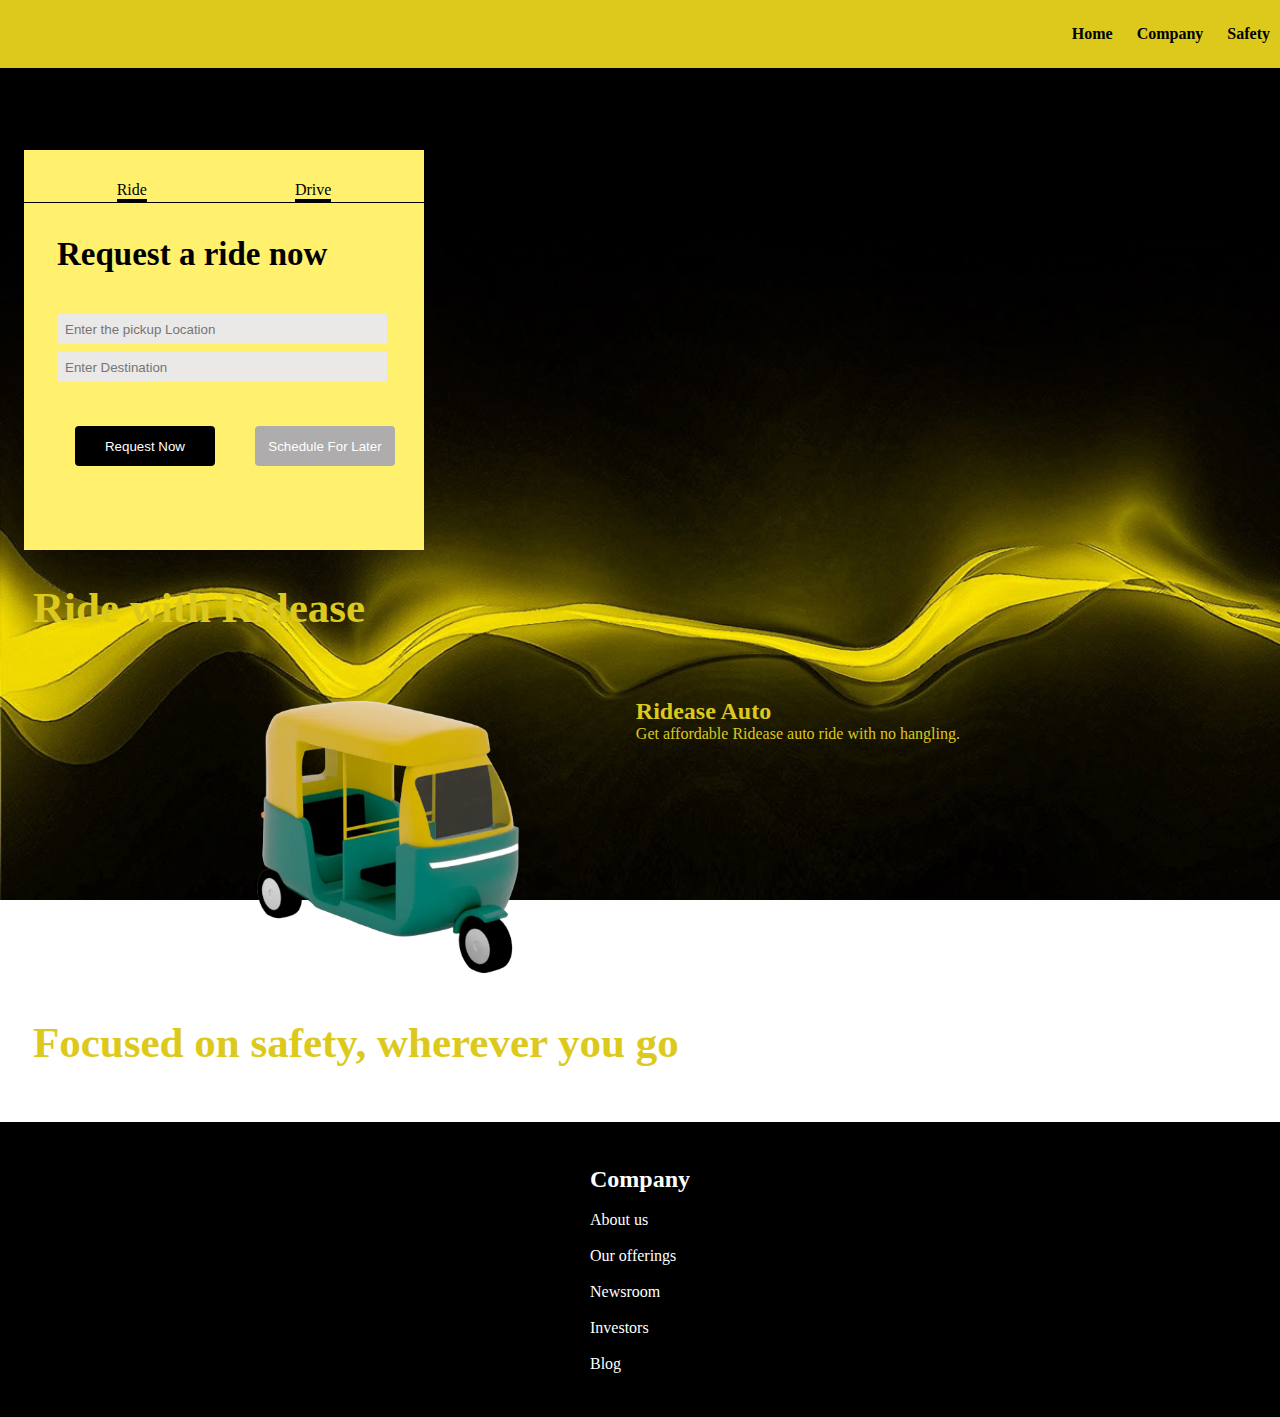
==== index.html @ e576bbc9 "3.0" ====
<!DOCTYPE html>
<html lang="en">
<head>
    <meta charset="UTF-8">
    <meta http-equiv="X-UA-Compatible" content="IE=edge">
    <meta name="viewport" content="width=device-width, initial-scale=1.0">
    <title>Document</title>

    <link rel="stylesheet" href="ridease.css">
    <script src="https://kit.fontawesome.com/f30fac2c61.js" crossorigin="anonymous"></script>
    <link href="https://fonts.googleapis.com/css2?family=Abril+Fatface&family=Catamaran:wght@200&family=Courgette&family=Edu+TAS+Beginner:wght@700&family=Lato:wght@300;900&family=Mukta:wght@700&family=Mulish:wght@300&family=Open+Sans&family=PT+Sans:ital,wght@1,700&family=Poppins:wght@300&family=Raleway:wght@100&family=Roboto+Condensed:wght@700&family=Roboto+Slab&family=Roboto:wght@300&family=Source+Sans+Pro:wght@300&display=swap" rel="stylesheet">

</head>
<body>
  </div>
        <div class="hero">   
            <nav>
                <h2 class="logo">
                    <img src="logo.png" alt="">
                </h2>
                <ul>
                    <li><a href="index.html">Home</a></li>
                    <li><a href="refer.html">Company</a></li>
                    <li><a href="#">Safety</a></li>
                </ul>
            </nav>
            </div>
    </header>
    <div class="card">
        <div class="main">
    
            <div class="icon">
           
                <div class="car">
                    <i class="fa-solid fa-car"></i>
                    <p>Ride</p>
                </div>
    
                <div class="car">
                    <i class="fa-solid fa-car"></i>
                    <p>Drive</p>
                </div>
            </div>
    
            <h1>Request a ride now</h1>
            <input type="text" placeholder="Enter the pickup Location"/>
            <input type="text" placeholder="Enter Destination"/>
    
            <div class="btn">
                <button type="submit" class="fr">Request Now</button>
                <button  >Schedule For Later</button>
    
            </div>
        </div>
        <div class="head">
            <h1>Ride with Ridease</h1>
         </div>
        
        <div class="ride">
            <div class="uber">
                <div class="auto">
                    <img src="rick.png" alt="rickshaw">
                    <div>
                        <h2>Ridease Auto</h2>
                        <p>Get affordable Ridease auto ride with no hangling.</p>
                    </div>
                </div>
            </div>
            <div class="head">
                <h1> Focused on safety, wherever you go</h1>
             </div>
             <div class="footer">
                <div class="list">
                    <h2>Company</h2>  <br>
                    <p>About us</p><br>
                    <p>Our offerings</p><br>
                    <p>Newsroom</p><br>
                    <p>Investors</p><br>
                    <p>Blog</p>
                </div>
            </div>          
             </div>
             </div>
    </div></div>
</body>
</html>
---- ridease.css ----
*{
    margin: 0;
    padding: 0;
    box-sizing: border-box;
    font-family:'josefin-sans' sans-serif;
}

body{
    background-image: url('bg.jpg');
    background-repeat: no-repeat;
    background-attachment: fixed;
    background-size: 100% 100%;

}

nav{
    position: absolute;
    background-color: #dcc91c ;
    display: flex;
    width: 100%;
    margin: auto;
    padding: 20px 0;
    align-items: center;
    justify-content: space-between;
}

.nav .logo{

}
nav ul li{
	list-style-type: none;
	display: inline-block;
	padding: 5px  10px;
}
nav ul li a{
	color: #000000;
	text-decoration: none;
	font-weight: bold;
	text-transform: capitalize;
}
nav ul li a:hover{
	color: white;
    transition: .4s;
}


.card{
    background-repeat: no-repeat;
    height: 600px;
    justify-content:center;
    padding-top: 150px;
}
.main{
    width: 400px;
    height: 400px;
    margin-left: 24px;
     background-color: #fff16e;
}
.main .icon{
    display: flex;
    justify-content: center;
    border-bottom: 1px solid rgb(0, 0, 0);
}
.main .icon .car{
    margin-inline: 74px;
    margin-top: 31px;
    border-bottom: 3px solid black; 
}
.main .icon .car:hover{
    cursor: pointer;
    color: #000000;
}
.icon .car i{
    font-size: 123%;
}
.card h1{
    padding: 33px;
    font-size: 33px;
}
.card input{
    width: 330px;
    height: 30px;
     background-color: rgb(235, 232, 232);
     padding: 8px;
     margin-top: 8px;
    border: 2px;
    margin-left: 33px;
}

.card .btn{
    margin-left: 33px;
    margin-top: 44px;
}

.card .btn  .fr{
    width: 140px;
    height: 40px;
    background-color: black;
    color: white;
    border: none;
    border-radius: 4px;
    margin-inline: 18px;
}
.card .btn  button{
    width: 140px;
    height: 40px;
    background-color: rgb(174, 172, 172);
    color: white;
    border: none;
    border-radius: 4px;
    margin-inline: 18px;
}
.head h1{
    color: #dcc91c;
    padding: 33px;
    font-size: 43px;
}
 .ride .uber{
    display: flex;
    justify-content: center;
    justify-content: space-around;
}
.uber .auto {
    color: #dcc91c;
    display: flex;
    margin-top: 33px;
}
.uber .auto img{
    margin-inline: 33px;
    width: 43%;
}

.safe{
    display: flex;
    justify-content: center;
    justify-content: space-around;
    margin-top: 33px;
}

.app{
    background-color: rgb(210, 209, 209);
}
.app h1{
    padding: 33px;
    font-size: 44px;
}
.app .down{
    display: flex;
    justify-content: center;
    justify-content: space-around;
    padding: 35px;
}
.footer{
    display: flex;
    justify-content: center;
    justify-content: space-around;
    background-color: black;
    color: white;
    padding: 44px;
    margin-top: 22px;
}
.left img{
    
    width: 100px;
}
.left p{
    margin-inline:22px ;
    margin-top: 25px;
}
.right p{
    margin-inline:22px ;
    margin-top: 25px;

}
.right i{
    margin-top: 22px;
    font-size: 22px;
}
.right button{
    width: 100px;
    height: 36px;
    background-color: #fff;
    color: black;
    font-weight: 600;
    border: none;
    border-radius: 22px;
    margin-top: 12px;

}
.right button:hover{
    background-color: transparent;
    color: white;
    border: 2px solid white;
}
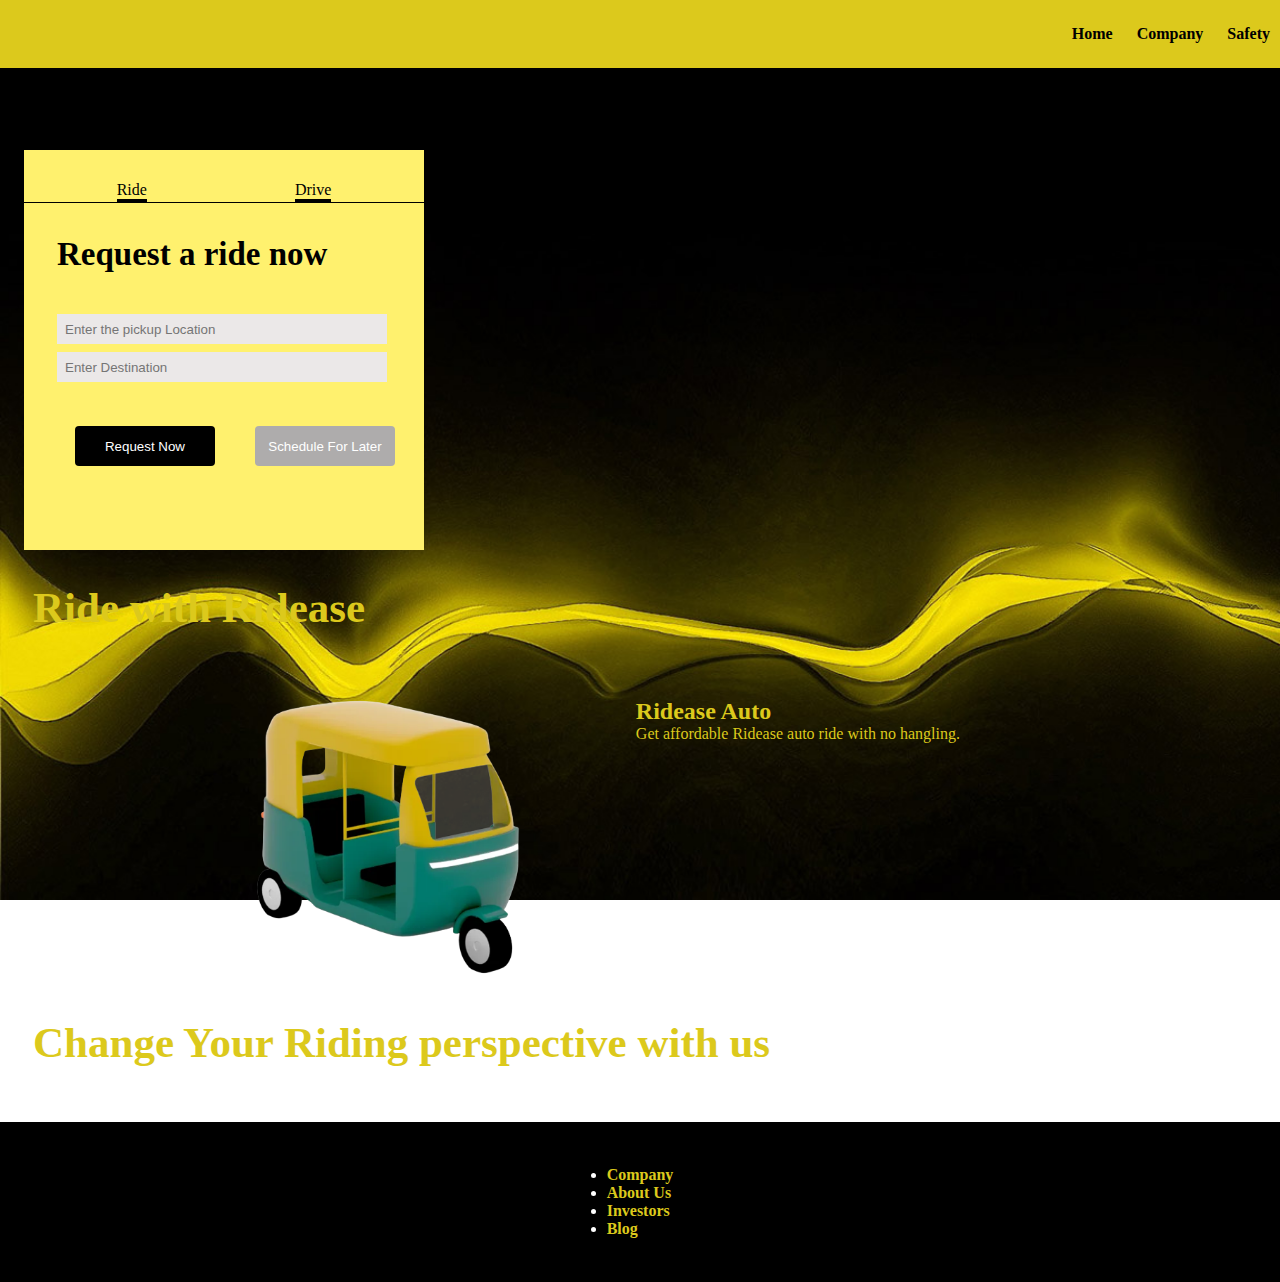
==== commit fbd97d84: "5.0" ====
--- a/index.html
+++ b/index.html
@@ -67,18 +67,20 @@
                 </div>
             </div>
             <div class="head">
-                <h1> Focused on safety, wherever you go</h1>
+                <h1> Change Your Riding perspective with us</h1>
              </div>
-             <div class="footer">
+        <footer>
+            <div class="footer">
                 <div class="list">
-                    <h2>Company</h2>  <br>
-                    <p>About us</p><br>
-                    <p>Our offerings</p><br>
-                    <p>Newsroom</p><br>
-                    <p>Investors</p><br>
-                    <p>Blog</p>
+                    <ul>
+                        <li><a href="index.html">Company</a></li>
+                        <li><a href="refer.html">About us</a></li>
+                        <li><a href="#">Investors</a></li>
+                        <li><a href="#">Blog</a></li>
+                    </ul>
                 </div>
-            </div>          
+            </div>
+        </footer>    
              </div>
              </div>
     </div></div>
--- a/ridease.css
+++ b/ridease.css
@@ -18,7 +18,7 @@
     background-color: #dcc91c ;
     display: flex;
     width: 100%;
-    margin: auto;
+    margin:0;
     padding: 20px 0;
     align-items: center;
     justify-content: space-between;
@@ -150,7 +150,7 @@
     justify-content: space-around;
     padding: 35px;
 }
-.footer{
+footer {
     display: flex;
     justify-content: center;
     justify-content: space-around;
@@ -158,6 +158,15 @@
     color: white;
     padding: 44px;
     margin-top: 22px;
+}
+footer .list ul li a{
+    text-decoration: none;
+    position: flex;
+    align-items: last baseline;
+    
+    color: #dcc91c;
+	font-weight: bold;
+	text-transform: capitalize;
 }
 .left img{
     
